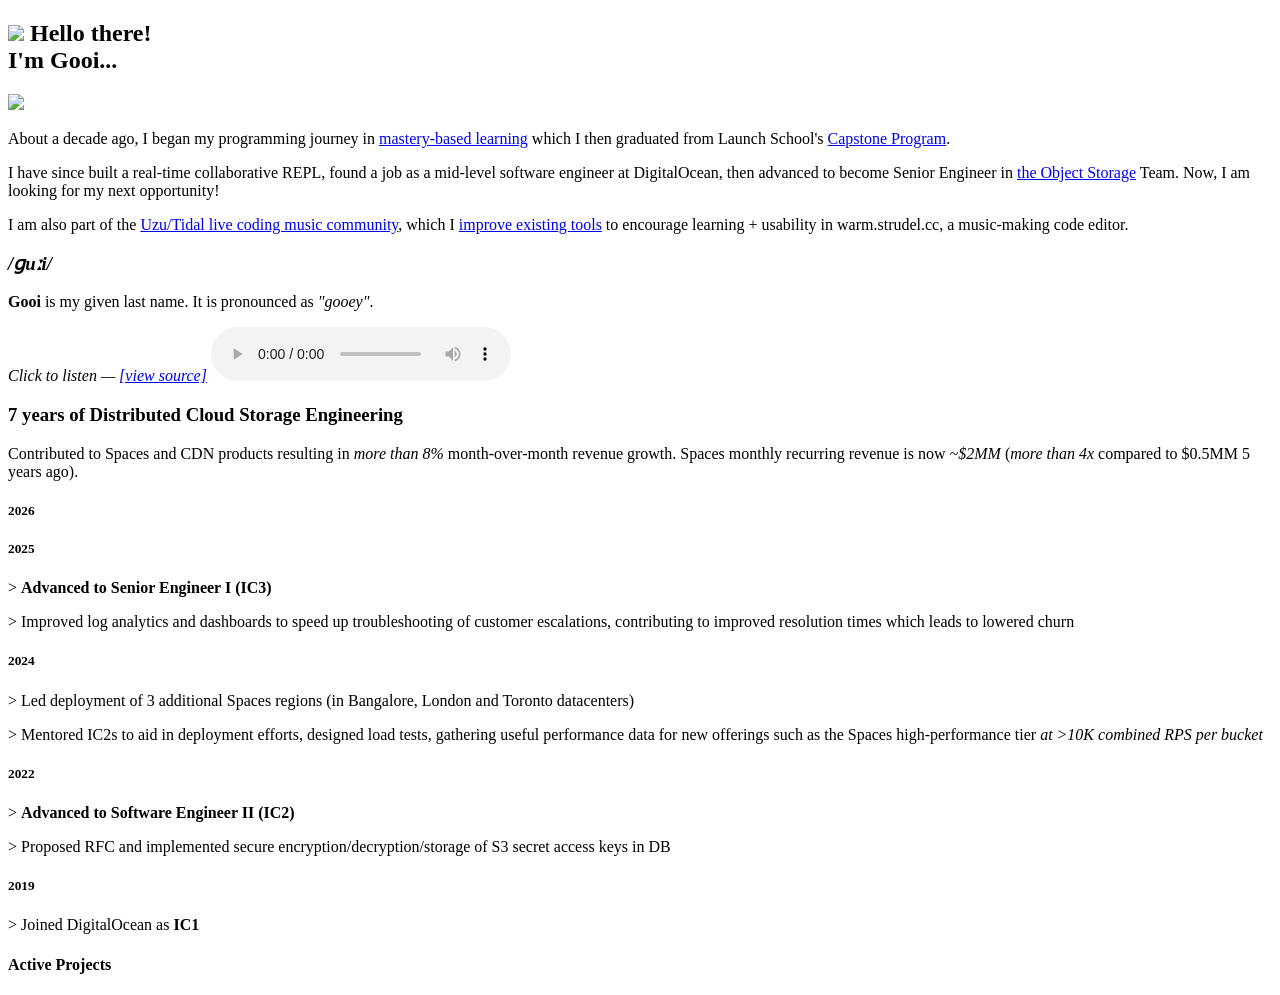
==== about/index.html @ a6dd6570 "add about and assets" ====
<!doctype html>
<html>
  <head>
    <meta charset="UTF-8" />
    <meta name="viewport" content="width=device-width, initial-scale=1.0" />
    <title>Ying Chyi Gooi</title>
    <link rel="icon" href="./assets/r=sin2t.png" type="image/png" />
    <link
      href="https://fonts.googleapis.com/css2?family=Google+Sans+Code:ital,wght@0,300..800;1,300..800&display=swap"
      rel="stylesheet"
    />
    <link rel="stylesheet" href="./style.css" />
  </head>
  <body>
    <div class="gap"></div>
    <header>
      <div class="row">
        <h2>
          <img id="waveflower-icon" src="./assets/waveflowericon.webp" />
          Hello there! <br />I'm Gooi...
        </h2>
        <img id="profile" src="./assets/profile.jpg" />
      </div>
      <p>
        About a decade ago, I began my programming journey in
        <a href="https://launchschool.com/mastery">mastery-based learning</a> which I then graduated from Launch
        School's <a href="https://public.launchschool.com/capstone">Capstone Program</a>.
      </p>
      <p>
        I have since built a real-time collaborative REPL, found a job as a mid-level software engineer at DigitalOcean,
        then advanced to become Senior Engineer in
        <a href="https://docs.digitalocean.com/products/spaces/">the Object Storage</a> Team. Now, I am looking for my
        next opportunity!
      </p>
      <p>
        I am also part of the <a href="https://uzu.lurk.org/">Uzu/Tidal live coding music community</a>, which I
        <a href="https://codeberg.org/uzu/strudel/pulls/1969">improve existing tools</a> to encourage learning +
        usability in warm.strudel.cc, a music-making code editor.
      </p>
    </header>
    <div class="divider"></div>
    <main>
      <section>
        <h3>
          <em>/ɡuːi/</em>
        </h3>
        <p>
          <strong class="default-color">Gooi</strong> is my given last name. It is pronounced as
          <em class="highlight">"gooey"</em>.
        </p>
        <p>
          <em class="no-pad"
            >Click to listen &mdash;
            <a
              href="https://en.wiktionary.org/wiki/File:LL-Q1860_(eng)-Naomi_Persephone_Amethyst_(NaomiAmethyst)-gooey.wav"
              aria-label="wiktionary-link-to-gooey"
              >[view source]</a
            ></em
          >
          <audio controls src="./assets/LL-Q1860_(eng)-Naomi_Persephone_Amethyst_(NaomiAmethyst)-gooey.wav"></audio>
        </p>
      </section>
      <div class="divider"></div>
      <section class="bullets">
        <h3>7 years of Distributed Cloud Storage Engineering</h3>
        <span>
          Contributed to Spaces and CDN products resulting in <em> more than 8%</em> month-over-month revenue growth.
          Spaces monthly recurring revenue is now <em>~$2MM</em> (<em>more than 4x</em> compared to $0.5MM 5 years ago).
        </span>

        <article>
          <div>
            <h5>2026</h5>
            <div class="divider"></div>
          </div>
        </article>

        <article>
          <div>
            <h5>2025</h5>
            <div class="divider"></div>
          </div>
          <div>
            <p>> <strong>Advanced to Senior Engineer I (IC3)</strong></p>
            <p>
              > Improved log analytics and dashboards to speed up troubleshooting of customer escalations, contributing
              to improved resolution times which leads to lowered churn
            </p>
          </div>
        </article>

        <article>
          <div>
            <h5>2024</h5>
            <div class="divider"></div>
          </div>
          <div>
            <p>> Led deployment of 3 additional Spaces regions (in Bangalore, London and Toronto datacenters)</p>
            <p>
              > Mentored IC2s to aid in deployment efforts, designed load tests, gathering useful performance data for
              new offerings such as the Spaces high-performance tier <em>at >10K combined RPS per bucket</em>
            </p>
          </div>
        </article>

        <article>
          <div>
            <h5>2022</h5>
            <div class="divider"></div>
          </div>
          <div>
            <p>> <strong>Advanced to Software Engineer II (IC2)</strong></p>
            <p>> Proposed RFC and implemented secure encryption/decryption/storage of S3 secret access keys in DB</p>
          </div>
        </article>

        <article>
          <div>
            <h5>2019</h5>
            <div class="divider"></div>
          </div>
          <p>> Joined DigitalOcean as <strong>IC1</strong></p>
        </article>
      </section>
      <section>
        <h4>Active Projects</h4>
      </section>
    </main>
  </body>
</html>
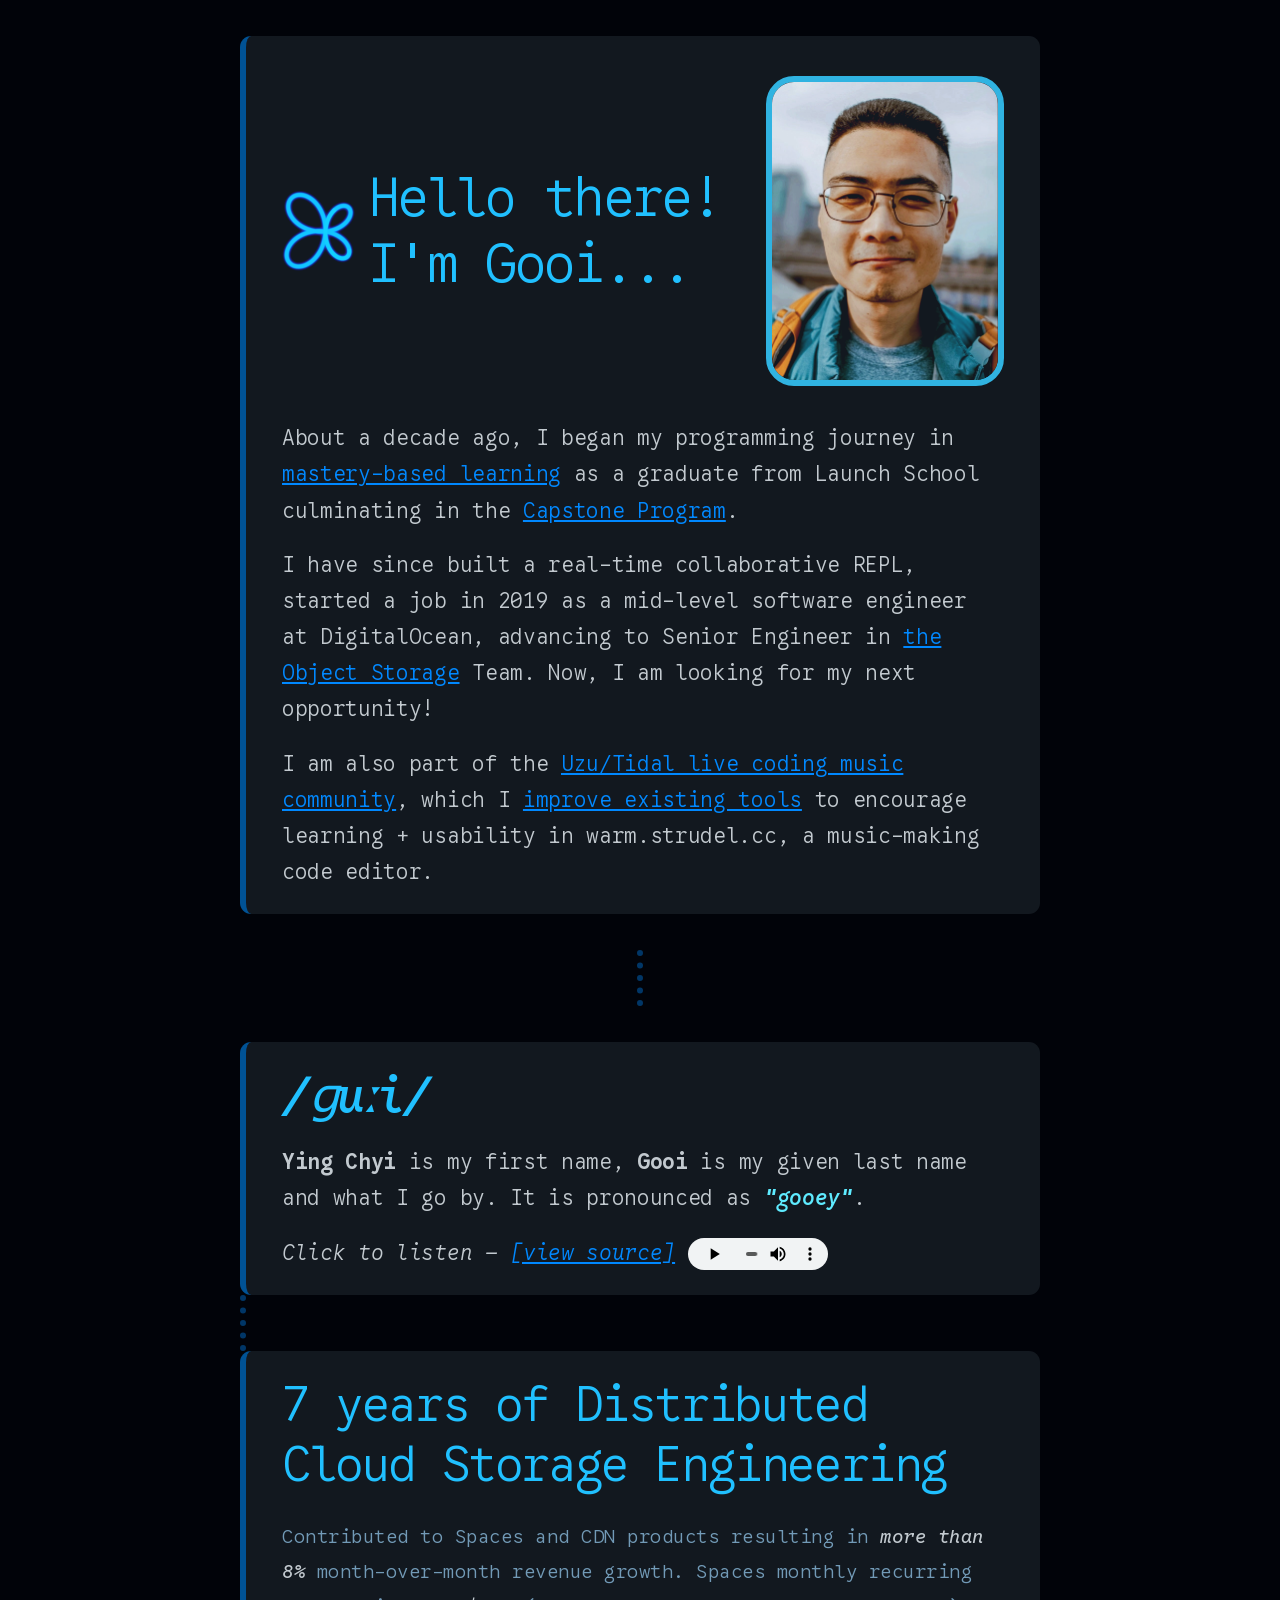
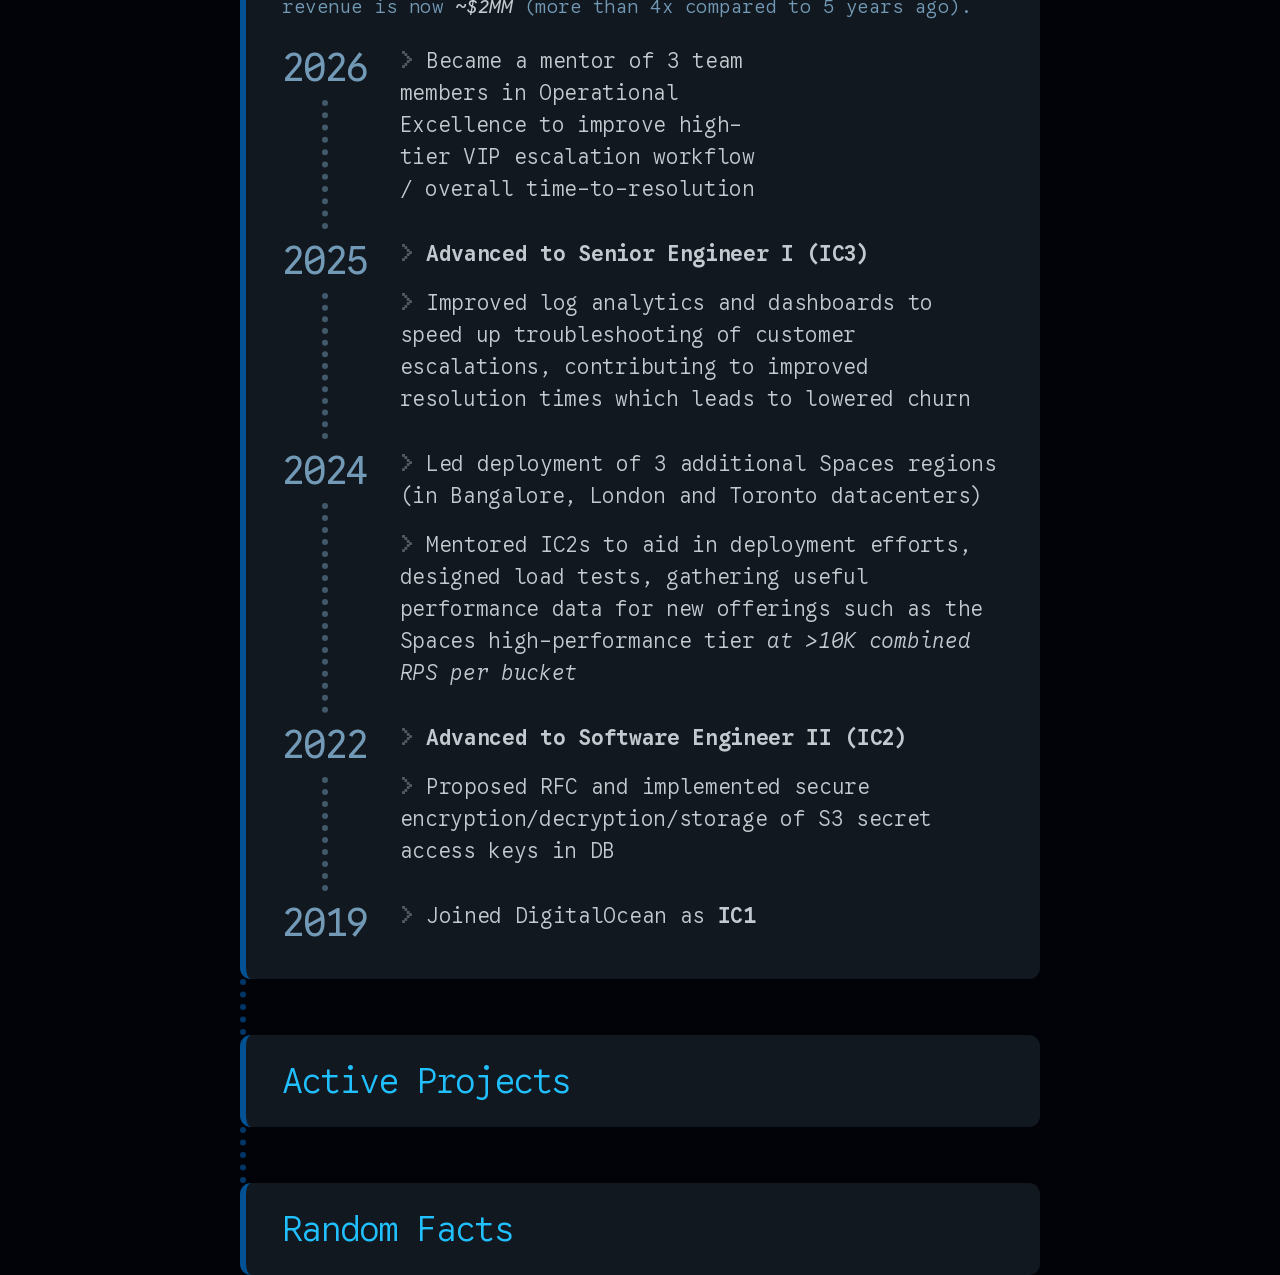
==== commit 6865ab57: "update resume" ====
--- a/about/index.html
+++ b/about/index.html
@@ -4,31 +4,31 @@
     <meta charset="UTF-8" />
     <meta name="viewport" content="width=device-width, initial-scale=1.0" />
     <title>Ying Chyi Gooi</title>
-    <link rel="icon" href="./assets/r=sin2t.png" type="image/png" />
+    <link rel="icon" href="../assets/r=sin2t.png" type="image/png" />
     <link
       href="https://fonts.googleapis.com/css2?family=Google+Sans+Code:ital,wght@0,300..800;1,300..800&display=swap"
       rel="stylesheet"
     />
-    <link rel="stylesheet" href="./style.css" />
+    <link rel="stylesheet" href="../style.css" />
   </head>
   <body>
     <div class="gap"></div>
     <header>
       <div class="row">
         <h2>
-          <img id="waveflower-icon" src="./assets/waveflowericon.webp" />
+          <img id="waveflower-icon" src="../assets/waveflowericon.webp" />
           Hello there! <br />I'm Gooi...
         </h2>
-        <img id="profile" src="./assets/profile.jpg" />
+        <img id="profile" src="../assets/profile.jpg" />
       </div>
       <p>
         About a decade ago, I began my programming journey in
-        <a href="https://launchschool.com/mastery">mastery-based learning</a> which I then graduated from Launch
-        School's <a href="https://public.launchschool.com/capstone">Capstone Program</a>.
+        <a href="https://launchschool.com/mastery">mastery-based learning</a> as a graduate from Launch School
+        culminating in the <a href="https://public.launchschool.com/capstone">Capstone Program</a>.
       </p>
       <p>
-        I have since built a real-time collaborative REPL, found a job as a mid-level software engineer at DigitalOcean,
-        then advanced to become Senior Engineer in
+        I have since built a real-time collaborative REPL, started a job in 2019 as a mid-level software engineer at
+        DigitalOcean, advancing to Senior Engineer in
         <a href="https://docs.digitalocean.com/products/spaces/">the Object Storage</a> Team. Now, I am looking for my
         next opportunity!
       </p>
@@ -45,7 +45,8 @@
           <em>/ɡuːi/</em>
         </h3>
         <p>
-          <strong class="default-color">Gooi</strong> is my given last name. It is pronounced as
+          <strong class="default-color">Ying Chyi</strong> is my first name,
+          <strong class="default-color">Gooi</strong> is my given last name and what I go by. It is pronounced as
           <em class="highlight">"gooey"</em>.
         </p>
         <p>
@@ -57,7 +58,7 @@
               >[view source]</a
             ></em
           >
-          <audio controls src="./assets/LL-Q1860_(eng)-Naomi_Persephone_Amethyst_(NaomiAmethyst)-gooey.wav"></audio>
+          <audio controls src="../assets/LL-Q1860_(eng)-Naomi_Persephone_Amethyst_(NaomiAmethyst)-gooey.wav"></audio>
         </p>
       </section>
       <div class="divider"></div>
@@ -65,7 +66,7 @@
         <h3>7 years of Distributed Cloud Storage Engineering</h3>
         <span>
           Contributed to Spaces and CDN products resulting in <em> more than 8%</em> month-over-month revenue growth.
-          Spaces monthly recurring revenue is now <em>~$2MM</em> (<em>more than 4x</em> compared to $0.5MM 5 years ago).
+          Spaces monthly recurring revenue is now <em>~$2MM</em> (more than 4x compared to 5 years ago).
         </span>
 
         <article>
@@ -73,6 +74,10 @@
             <h5>2026</h5>
             <div class="divider"></div>
           </div>
+          <p>
+            > Became a mentor of 3 team members in Operational Excellence to improve high-tier VIP escalation workflow /
+            overall time-to-resolution
+          </p>
         </article>
 
         <article>
@@ -122,8 +127,13 @@
           <p>> Joined DigitalOcean as <strong>IC1</strong></p>
         </article>
       </section>
+      <div class="divider"></div>
       <section>
         <h4>Active Projects</h4>
+      </section>
+      <div class="divider"></div>
+      <section>
+        <h4>Random Facts</h4>
       </section>
     </main>
   </body>
--- a/style.css
+++ b/style.css
@@ -0,0 +1,271 @@
+@font-face {
+    font-family: "monocraft";
+    src: url("./assets/Monocraft-ttf/Monocraft.ttf") format("truetype"),
+}
+
+@font-face {
+    font-family: "monocraft";
+    src: url("./assets/Monocraft-ttf/weights/Monocraft-SemiBold.ttf") format("truetype");
+    font-weight: 600;
+}
+
+* {
+    margin: 0;
+    padding: 0;
+    box-sizing: border-box;
+}
+
+:root {
+    --text-color: oklch(0.97 0.01 240/0.8);
+    --trans-text: oklch(0.97 0.01 240/0.3);
+    --subtitle: oklch(0.77 0.07 240/0.8);
+    --trans-subtitle: oklch(0.77 0.07 240/0.4);
+    --muted-accent: oklch(0.42 0.15 240);
+    --trans-muted-accent: oklch(0.4 0.15 240/.7);
+    --accent: oklch(0.77 0.17 240);
+    --highlight-accent: oklch(0.9 0.17 240);
+    --strong: oklch(0.63 0.23 250);
+    --links: oklch(0.63 0.23 250);
+}
+
+.default-color {
+    color: var(--text-color);
+}
+
+.gap {
+    height: 0px;
+}
+
+.highlight {
+    color: var(--highlight-accent);
+    font-weight: 500;
+}
+
+body {
+    background: oklch(0.1 0.02 255);
+    color: var(--text-color);
+    display: flex;
+    flex-direction: column;
+    justify-content: flex-start;
+    align-items: center;
+    font-family: 'Google Sans Code', monospace;
+    letter-spacing: -0.1rem;
+    row-gap: 36px;
+}
+
+header,
+section {
+    border-left: 0.4rem solid var(--muted-accent);
+    border-radius: 0.7rem;
+    background: oklch(from var(--muted-accent) 0.3 0.02 h / 0.5);
+    width: 800px;
+    max-width: 900px;
+
+    @media (max-width: 720px) {
+        width: 100%;
+    }
+}
+
+.divider {
+    height: 3.5rem;
+    border-left: 0.42rem dotted var(--trans-muted-accent);
+    border-radius: 0;
+}
+
+h2,
+h3,
+h4 {
+    font-weight: 300;
+    font-family: 'Google Sans Code', monospace;
+    letter-spacing: -.05em;
+    font-size: 3rem;
+    color: var(--accent);
+    display: flex;
+    align-items: center;
+
+    @media (max-width: 720px) {
+        font-size: 2.5rem;
+    }
+}
+
+h2 {
+    font-size: 3.33rem;
+}
+
+h4 {
+    padding: 0;
+    font-size: 2.2rem;
+    font-weight: 300;
+    display: block;
+
+    @media (max-width: 720px) {
+        font-size: 2em;
+    }
+}
+
+h5 {
+    margin-top: 2rem;
+    font-size: 2.4rem;
+    font-weight: 400;
+    color: var(--subtitle);
+}
+
+h4>em,
+h3>em {
+    padding: 0;
+    font-weight: 500;
+}
+
+h4+span,
+h3+span {
+    display: block;
+    margin-top: 1.5rem;
+    margin-bottom: 1.25rem;
+    letter-spacing: -0.5px;
+    line-height: 2.2rem;
+    color: var(--subtitle);
+    font-size: 1.2rem;
+    font-weight: 300;
+
+    &>em {
+        color: var(--text-color);
+        font-weight: 400;
+    }
+}
+
+article {
+    margin-top: 1rem;
+    display: flex;
+}
+
+article h5 {
+    padding-right: 2rem;
+    margin: 0;
+}
+
+article p {
+    margin: 0;
+    margin-bottom: 1rem;
+    flex-basis: 50%;
+    font-weight: 300;
+}
+
+article+div.divider,
+article div.divider {
+    border-color: var(--trans-subtitle);
+    height: 2rem;
+    width: 0;
+    align-self: center;
+    margin: .5rem 2.5rem;
+}
+
+article div.divider {
+    height: calc(100% - 3rem);
+}
+
+article:last-of-type div.divider {
+    border: none;
+}
+
+.divider+h5 {
+    margin-top: 0;
+}
+
+img#profile {
+    display: block;
+    mix-blend-mode: lighten;
+    width: 33%;
+    filter: hue-rotate(-2deg) saturate(84%) brightness(95%);
+    border: 6px solid var(--accent);
+    border-radius: 1.75rem;
+}
+
+img#waveflower-icon {
+    width: 5rem;
+    height: 5rem;
+    display: inline-block;
+    margin-right: 6px;
+    mix-blend-mode: lighten;
+}
+
+p {
+    margin-top: 18px;
+    font-weight: 200;
+    font-size: 1.33rem;
+    letter-spacing: -0.02rem;
+    line-height: 1.7em;
+
+    @media (max-width: 720px) {
+        font-size: 1.2rem;
+    }
+}
+
+section.bullets p::first-letter {
+    font-family: monocraft, 'Google Sans Code', monospace;
+    font-weight: 600;
+    color: var(--trans-text);
+}
+
+p.highlight {
+    color: var(--strong);
+    font-weight: 300;
+
+    &>em {
+        color: var(--accent);
+        font-weight: 500;
+    }
+}
+
+section.bullets p {
+    line-height: 2rem;
+
+    &>strong {
+        color: inherit;
+    }
+}
+
+pre {
+    font-family: inherit;
+}
+
+strong {
+    font-weight: 600;
+    color: var(--strong);
+}
+
+section,
+header {
+    padding: 24px 36px;
+
+    @media (max-width: 720px) {
+        padding: 24px 18px;
+    }
+}
+
+header>.row {
+    padding: 1rem 0;
+}
+
+a {
+    color: var(--links);
+}
+
+a:hover {
+    color: var(--accent);
+}
+
+em {
+    padding: 0px;
+}
+
+audio {
+    width: 140px;
+    height: 1.5em;
+    vertical-align: middle;
+}
+
+.row {
+    display: flex;
+    flex-direction: row;
+    justify-content: space-between;
+}
